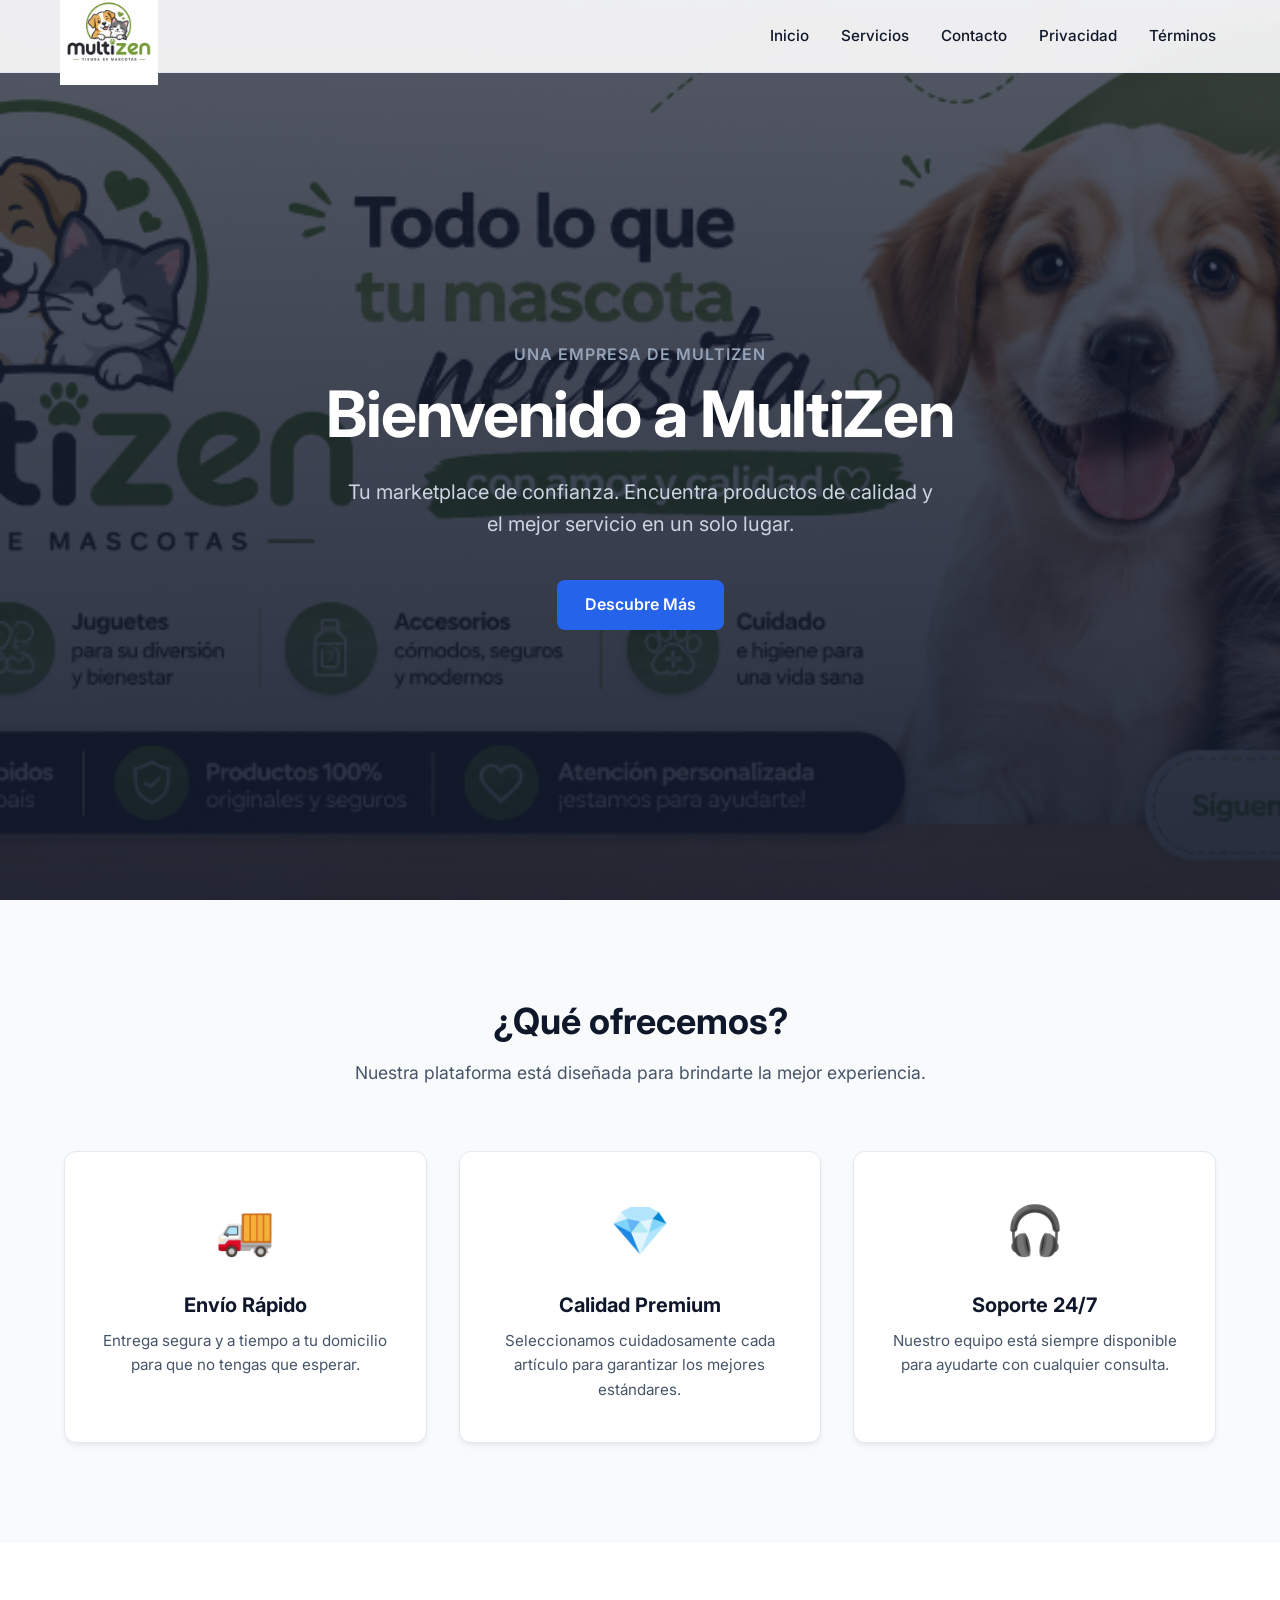
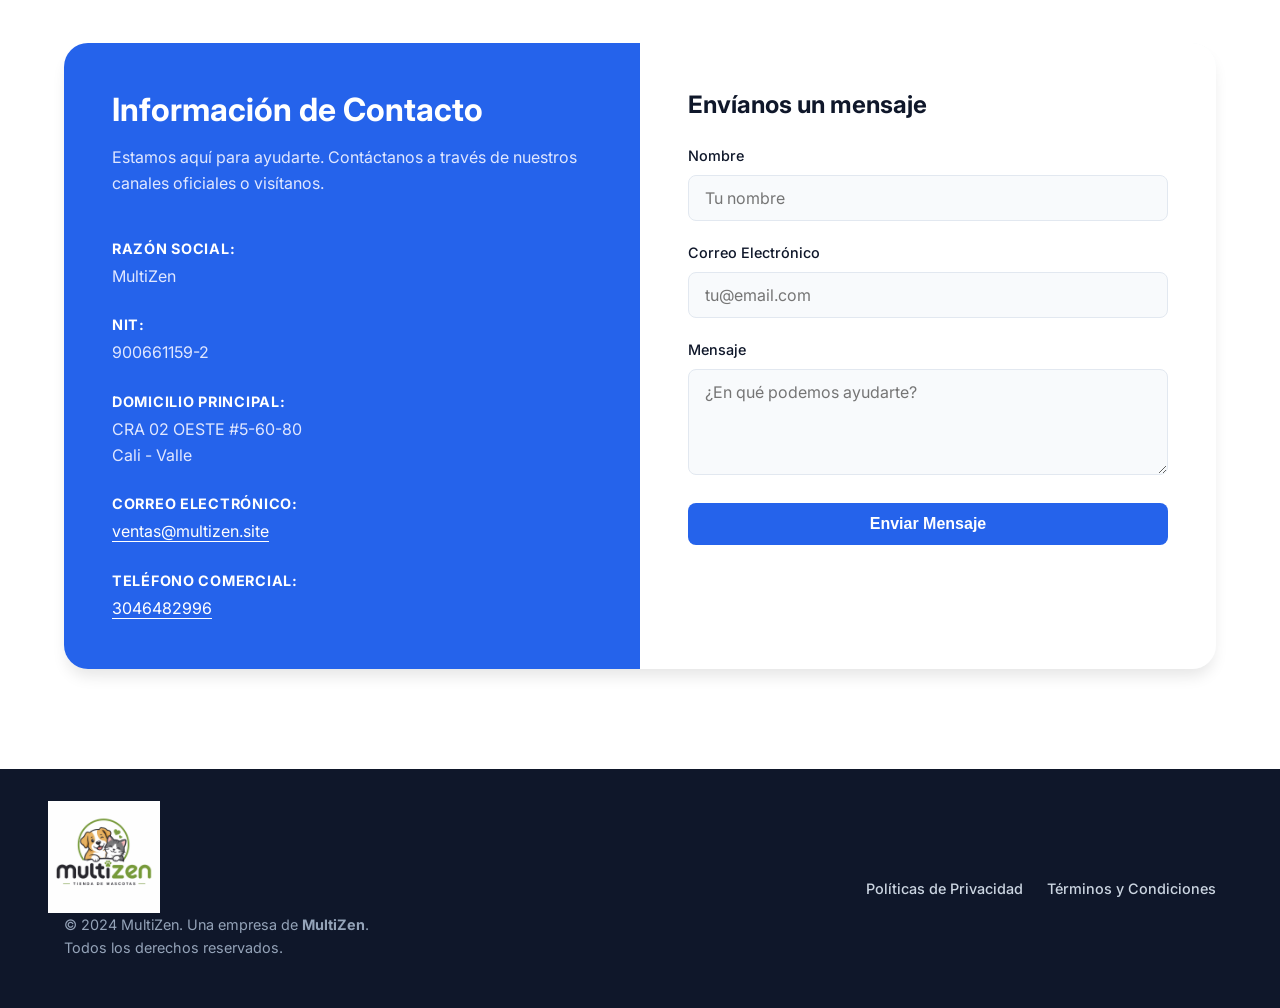
==== index.html @ 583cdcf8 "Add files via upload" ====
<!DOCTYPE html>
<html lang="es">
<head>
    <meta charset="UTF-8">
    <meta name="viewport" content="width=device-width, initial-scale=1.0">
    <title>MultiZen | Todo lo que necesitas</title>
    <meta name="description" content="Encuentra los mejores productos y servicios en MultiZen.">
    <link rel="preconnect" href="https://fonts.googleapis.com">
    <link rel="preconnect" href="https://fonts.gstatic.com" crossorigin>
    <link href="https://fonts.googleapis.com/css2?family=Inter:wght@300;400;600;700&display=swap" rel="stylesheet">
    <link rel="stylesheet" href="style.css">
</head>
<body>
    <!-- Navbar -->
    <header class="navbar">
        <div class="container nav-container">
            <div class="logo">
                <img src="FOTO PERFIL.jpg" alt="MultiZen Logo">
                
            </div>
            <nav class="nav-links">
                <a href="#inicio">Inicio</a>
                <a href="#servicios">Servicios</a>
                <a href="#contacto">Contacto</a>
                <a href="politicas-privacidad.html">Privacidad</a>
                <a href="terminos-condiciones.html">Términos</a>
            </nav>
            <button class="mobile-menu-btn" id="mobile-menu-btn" aria-label="Abrir menú">
                <svg width="24" height="24" viewBox="0 0 24 24" fill="none" stroke="currentColor" stroke-width="2" stroke-linecap="round" stroke-linejoin="round"><line x1="3" y1="12" x2="21" y2="12"></line><line x1="3" y1="6" x2="21" y2="6"></line><line x1="3" y1="18" x2="21" y2="18"></line></svg>
            </button>
        </div>
        <!-- Menú móvil -->
        <div class="mobile-nav" id="mobile-nav">
            <a href="#inicio" class="mobile-link">Inicio</a>
            <a href="#servicios" class="mobile-link">Servicios</a>
            <a href="#contacto" class="mobile-link">Contacto</a>
            <a href="politicas-privacidad.html" class="mobile-link">Privacidad</a>
            <a href="terminos-condiciones.html" class="mobile-link">Términos</a>
        </div>
    </header>

    <!-- Hero Section -->
    <section id="inicio" class="hero">
        <div class="hero-bg" style="background-image: url('PORTADA.png');"></div>
        <div class="hero-overlay"></div>
        <div class="container hero-content">
            <p style="font-size: 1rem; color: #94a3b8; margin-bottom: 8px; font-weight: 600; text-transform: uppercase; letter-spacing: 1px;">Una empresa de MultiZen</p>
            <h1>Bienvenido a MultiZen</h1>
            <p>Tu marketplace de confianza. Encuentra productos de calidad y el mejor servicio en un solo lugar.</p>
            <a href="#servicios" class="btn btn-primary">Descubre Más</a>
        </div>
    </section>

    <!-- Servicios (Inventado) -->
    <section id="servicios" class="services">
        <div class="container">
            <div class="section-title">
                <h2>¿Qué ofrecemos?</h2>
                <p>Nuestra plataforma está diseñada para brindarte la mejor experiencia.</p>
            </div>
            <div class="services-grid">
                <div class="service-card">
                    <div class="service-icon">🚚</div>
                    <h3>Envío Rápido</h3>
                    <p>Entrega segura y a tiempo a tu domicilio para que no tengas que esperar.</p>
                </div>
                <div class="service-card">
                    <div class="service-icon">💎</div>
                    <h3>Calidad Premium</h3>
                    <p>Seleccionamos cuidadosamente cada artículo para garantizar los mejores estándares.</p>
                </div>
                <div class="service-card">
                    <div class="service-icon">🎧</div>
                    <h3>Soporte 24/7</h3>
                    <p>Nuestro equipo está siempre disponible para ayudarte con cualquier consulta.</p>
                </div>
            </div>
        </div>
    </section>

    <!-- Contacto -->
    <section id="contacto" class="contact">
        <div class="container">
            <div class="contact-card">
                <div class="contact-info">
                    <h2>Información de Contacto</h2>
                    <p>Estamos aquí para ayudarte. Contáctanos a través de nuestros canales oficiales o visítanos.</p>
                    
                    <ul class="contact-list">
                        <li>
                            <strong>Razón Social:</strong> MultiZen
                        </li>
                        <li>
                            <strong>NIT:</strong> 900661159-2
                        </li>
                        <li>
                            <strong>Domicilio Principal:</strong> CRA 02 OESTE #5-60-80<br>Cali - Valle
                        </li>
                        <li>
                            <strong>Correo Electrónico:</strong> <a href="mailto:ventas@multizen.site">ventas@multizen.site</a>
                        </li>
                        <li>
                            <strong>Teléfono Comercial:</strong> <a href="tel:3046482996">3046482996</a>
                        </li>
                    </ul>
                </div>
                <div class="contact-form-container">
                    <h3>Envíanos un mensaje</h3>
                    <form class="contact-form" id="contact-form">
                        <div class="form-group">
                            <label for="name">Nombre</label>
                            <input type="text" id="name" placeholder="Tu nombre" required>
                        </div>
                        <div class="form-group">
                            <label for="email">Correo Electrónico</label>
                            <input type="email" id="email" placeholder="tu@email.com" required>
                        </div>
                        <div class="form-group">
                            <label for="message">Mensaje</label>
                            <textarea id="message" rows="4" placeholder="¿En qué podemos ayudarte?" required></textarea>
                        </div>
                        <button type="submit" class="btn btn-primary btn-block">Enviar Mensaje</button>
                    </form>
                </div>
            </div>
        </div>
    </section>

    <!-- Footer -->
    <footer class="footer">
        <div class="container footer-content">
            <div class="footer-brand">
                <img src="FOTO PERFIL.jpg" alt="MultiZen Logo" class="footer-logo">
                <p>&copy; 2024 MultiZen. Una empresa de <strong>MultiZen</strong>.<br>Todos los derechos reservados.</p>
            </div>
            <div class="footer-links">
                <a href="politicas-privacidad.html">Políticas de Privacidad</a>
                <a href="terminos-condiciones.html">Términos y Condiciones</a>
            </div>
        </div>
    </footer>

    <script src="script.js"></script>
</body>
</html>
---- style.css ----
/* Base Styles */
:root {
    --primary: #2563eb;
    --primary-hover: #1d4ed8;
    --bg-color: #f8fafc;
    --text-main: #0f172a;
    --text-muted: #475569;
    --card-bg: #ffffff;
    --border-color: #e2e8f0;
    --border-radius: 12px;
    --transition: all 0.3s cubic-bezier(0.4, 0, 0.2, 1);
}

* {
    margin: 0;
    padding: 0;
    box-sizing: border-box;
}

body {
    font-family: 'Inter', -apple-system, BlinkMacSystemFont, sans-serif;
    color: var(--text-main);
    background-color: var(--bg-color);
    line-height: 1.6;
    overflow-x: hidden;
}

h1, h2, h3, h4 {
    font-weight: 700;
    line-height: 1.2;
}

a {
    text-decoration: none;
    color: var(--primary);
    transition: var(--transition);
}

a:hover {
    color: var(--primary-hover);
}

ul {
    list-style: none;
}

.container {
    max-width: 1200px;
    margin: 0 auto;
    padding: 0 24px;
}

/* Buttons */
.btn {
    display: inline-flex;
    align-items: center;
    justify-content: center;
    padding: 12px 28px;
    border-radius: 8px;
    font-weight: 600;
    font-size: 1rem;
    cursor: pointer;
    transition: var(--transition);
    border: none;
    text-align: center;
}

.btn-primary {
    background-color: var(--primary);
    color: white;
}

.btn-primary:hover {
    background-color: var(--primary-hover);
    transform: translateY(-2px);
    box-shadow: 0 4px 12px rgba(37, 99, 235, 0.2);
    color: white;
}

.btn-block {
    width: 100%;
}

/* Navbar */
.navbar {
    position: fixed;
    top: 0;
    left: 0;
    right: 0;
    background-color: rgba(255, 255, 255, 0.9);
    backdrop-filter: blur(10px);
    border-bottom: 1px solid var(--border-color);
    z-index: 1000;
    transition: var(--transition);
}

.nav-container {
    display: flex;
    justify-content: space-between;
    align-items: center;
    height: 72px;
}

.logo {
    display: flex;
    align-items: center;
    gap: 12px;
    font-weight: 700;
    font-size: 1.25rem;
    color: var(--text-main);
}

.logo img {
    height: 70px;
    width: auto;
    object-fit: contain;
    transform: scale(1.4);
    margin-left: 10px;
}

.nav-links {
    display: none;
    gap: 32px;
}

.nav-links a {
    color: var(--text-main);
    font-weight: 500;
    font-size: 0.95rem;
}

.nav-links a:hover {
    color: var(--primary);
}

.mobile-menu-btn {
    display: block;
    background: none;
    border: none;
    color: var(--text-main);
    cursor: pointer;
    padding: 8px;
}

.mobile-nav {
    display: none;
    background-color: white;
    border-bottom: 1px solid var(--border-color);
    padding: 16px 24px;
}

.mobile-nav.active {
    display: flex;
    flex-direction: column;
    gap: 16px;
}

.mobile-link {
    color: var(--text-main);
    font-weight: 500;
    font-size: 1.1rem;
    padding: 8px 0;
}

@media (min-width: 768px) {
    .nav-links {
        display: flex;
    }
    .mobile-menu-btn {
        display: none;
    }
    .mobile-nav {
        display: none !important;
    }
}

/* Hero Section */
.hero {
    position: relative;
    height: 100vh;
    min-height: 600px;
    display: flex;
    align-items: center;
    justify-content: center;
    text-align: center;
    padding-top: 72px; /* navbar height */
}

.hero-bg {
    position: absolute;
    top: 0;
    left: 0;
    width: 100%;
    height: 100%;
    background-size: cover;
    background-position: center;
    z-index: -2;
}

.hero-overlay {
    position: absolute;
    top: 0;
    left: 0;
    width: 100%;
    height: 100%;
    background: linear-gradient(to bottom, rgba(15, 23, 42, 0.7), rgba(15, 23, 42, 0.9));
    z-index: -1;
}

.hero-content {
    color: white;
    max-width: 800px;
    padding: 0 24px;
    animation: fadeInUp 0.8s ease-out;
}

.hero-content h1 {
    font-size: clamp(2.5rem, 5vw, 4.5rem);
    margin-bottom: 24px;
    letter-spacing: -0.02em;
}

.hero-content p {
    font-size: clamp(1.1rem, 2vw, 1.25rem);
    color: #cbd5e1;
    margin-bottom: 40px;
    max-width: 600px;
    margin-left: auto;
    margin-right: auto;
}

@keyframes fadeInUp {
    from {
        opacity: 0;
        transform: translateY(20px);
    }
    to {
        opacity: 1;
        transform: translateY(0);
    }
}

/* Services */
.services {
    padding: 100px 0;
    background-color: var(--bg-color);
}

.section-title {
    text-align: center;
    margin-bottom: 64px;
}

.section-title h2 {
    font-size: 2.25rem;
    margin-bottom: 16px;
}

.section-title p {
    color: var(--text-muted);
    font-size: 1.1rem;
    max-width: 600px;
    margin: 0 auto;
}

.services-grid {
    display: grid;
    grid-template-columns: repeat(auto-fit, minmax(280px, 1fr));
    gap: 32px;
}

.service-card {
    background: var(--card-bg);
    padding: 40px 32px;
    border-radius: var(--border-radius);
    box-shadow: 0 4px 6px -1px rgba(0, 0, 0, 0.05), 0 2px 4px -1px rgba(0, 0, 0, 0.03);
    transition: var(--transition);
    border: 1px solid var(--border-color);
    text-align: center;
}

.service-card:hover {
    transform: translateY(-8px);
    box-shadow: 0 20px 25px -5px rgba(0, 0, 0, 0.1), 0 10px 10px -5px rgba(0, 0, 0, 0.04);
}

.service-icon {
    font-size: 3rem;
    margin-bottom: 24px;
}

.service-card h3 {
    font-size: 1.25rem;
    margin-bottom: 12px;
}

.service-card p {
    color: var(--text-muted);
    font-size: 0.95rem;
}

/* Contact */
.contact {
    padding: 100px 0;
    background-color: white;
}

.contact-card {
    background: var(--bg-color);
    border-radius: 24px;
    overflow: hidden;
    display: grid;
    grid-template-columns: 1fr;
    box-shadow: 0 10px 15px -3px rgba(0, 0, 0, 0.1);
}

@media (min-width: 992px) {
    .contact-card {
        grid-template-columns: 1fr 1fr;
    }
}

.contact-info {
    padding: 48px;
    background-color: var(--primary);
    color: white;
}

.contact-info h2 {
    font-size: 2rem;
    margin-bottom: 16px;
}

.contact-info > p {
    color: #e0e7ff;
    margin-bottom: 40px;
}

.contact-list {
    display: flex;
    flex-direction: column;
    gap: 24px;
}

.contact-list li {
    display: flex;
    flex-direction: column;
    gap: 4px;
    font-size: 1rem;
    color: #e0e7ff;
}

.contact-list li strong {
    color: white;
    font-size: 0.9rem;
    text-transform: uppercase;
    letter-spacing: 0.05em;
}

.contact-list a {
    color: white;
    text-decoration: underline;
    text-underline-offset: 4px;
}

.contact-list a:hover {
    color: #e0e7ff;
}

.contact-form-container {
    padding: 48px;
    background: white;
}

.contact-form-container h3 {
    font-size: 1.5rem;
    margin-bottom: 24px;
}

.form-group {
    margin-bottom: 20px;
}

.form-group label {
    display: block;
    margin-bottom: 8px;
    font-weight: 500;
    font-size: 0.9rem;
    color: var(--text-main);
}

.form-group input,
.form-group textarea {
    width: 100%;
    padding: 12px 16px;
    border: 1px solid var(--border-color);
    border-radius: 8px;
    font-family: inherit;
    font-size: 1rem;
    transition: var(--transition);
    background-color: var(--bg-color);
}

.form-group input:focus,
.form-group textarea:focus {
    outline: none;
    border-color: var(--primary);
    background-color: white;
    box-shadow: 0 0 0 3px rgba(37, 99, 235, 0.1);
}

/* Footer */
.footer {
    background-color: var(--text-main);
    color: white;
    padding: 48px 0;
}

.footer-content {
    display: flex;
    flex-direction: column;
    align-items: center;
    gap: 24px;
    text-align: center;
}

@media (min-width: 768px) {
    .footer-content {
        flex-direction: row;
        justify-content: space-between;
        text-align: left;
    }
}

.footer-brand {
    display: flex;
    flex-direction: column;
    align-items: center;
    gap: 16px;
}

@media (min-width: 768px) {
    .footer-brand {
        align-items: flex-start;
    }
}

.footer-logo {
    height: 80px;
    width: auto;
    object-fit: contain;
    transform: scale(1.4);
}

.footer-brand p {
    color: #94a3b8;
    font-size: 0.9rem;
}

.footer-links {
    display: flex;
    gap: 24px;
    flex-wrap: wrap;
    justify-content: center;
}

.footer-links a {
    color: #cbd5e1;
    font-size: 0.9rem;
    font-weight: 500;
}

.footer-links a:hover {
    color: white;
}

/* Modals */
.modal-overlay {
    position: fixed;
    top: 0;
    left: 0;
    right: 0;
    bottom: 0;
    background-color: rgba(15, 23, 42, 0.5);
    backdrop-filter: blur(4px);
    z-index: 2000;
    opacity: 0;
    visibility: hidden;
    transition: var(--transition);
}

.modal-overlay.active {
    opacity: 1;
    visibility: visible;
}

.modal {
    position: fixed;
    top: 50%;
    left: 50%;
    transform: translate(-50%, -48%) scale(0.96);
    background: white;
    width: 90%;
    max-width: 600px;
    max-height: 85vh;
    border-radius: var(--border-radius);
    z-index: 2001;
    opacity: 0;
    visibility: hidden;
    transition: var(--transition);
    display: flex;
    flex-direction: column;
    box-shadow: 0 25px 50px -12px rgba(0, 0, 0, 0.25);
}

.modal.active {
    transform: translate(-50%, -50%) scale(1);
    opacity: 1;
    visibility: visible;
}

.modal-header {
    padding: 24px;
    border-bottom: 1px solid var(--border-color);
    display: flex;
    justify-content: space-between;
    align-items: center;
}

.modal-header h2 {
    font-size: 1.5rem;
}

.close-modal {
    background: none;
    border: none;
    font-size: 1.5rem;
    color: var(--text-muted);
    cursor: pointer;
    padding: 4px;
    line-height: 1;
    transition: var(--transition);
}

.close-modal:hover {
    color: var(--text-main);
}

.modal-body {
    padding: 24px;
    overflow-y: auto;
}

.modal-body h3 {
    font-size: 1.1rem;
    margin: 20px 0 10px;
    color: var(--text-main);
}

.modal-body h3:first-child {
    margin-top: 0;
}

.modal-body p {
    color: var(--text-muted);
    margin-bottom: 16px;
}

/* Legal Pages */
.legal-content {
    padding: 120px 0 60px; /* espaciado superior extra por navbar fijo */
    min-height: calc(100vh - 200px); /* ocupa el alto excepto footer */
    background-color: var(--bg-color);
}

.legal-content h1 {
    font-size: 2.5rem;
    margin-bottom: 40px;
    text-align: center;
}

.legal-text {
    background: var(--card-bg);
    padding: 48px;
    border-radius: var(--border-radius);
    box-shadow: 0 4px 6px -1px rgba(0, 0, 0, 0.05);
    border: 1px solid var(--border-color);
    max-width: 800px;
    margin: 0 auto;
}

.legal-text h3 {
    font-size: 1.25rem;
    margin: 32px 0 16px;
    color: var(--text-main);
}

.legal-text h3:first-child {
    margin-top: 0;
}

.legal-text p {
    color: var(--text-muted);
    margin-bottom: 24px;
    line-height: 1.7;
}

.legal-text p:last-child {
    margin-bottom: 0;
}
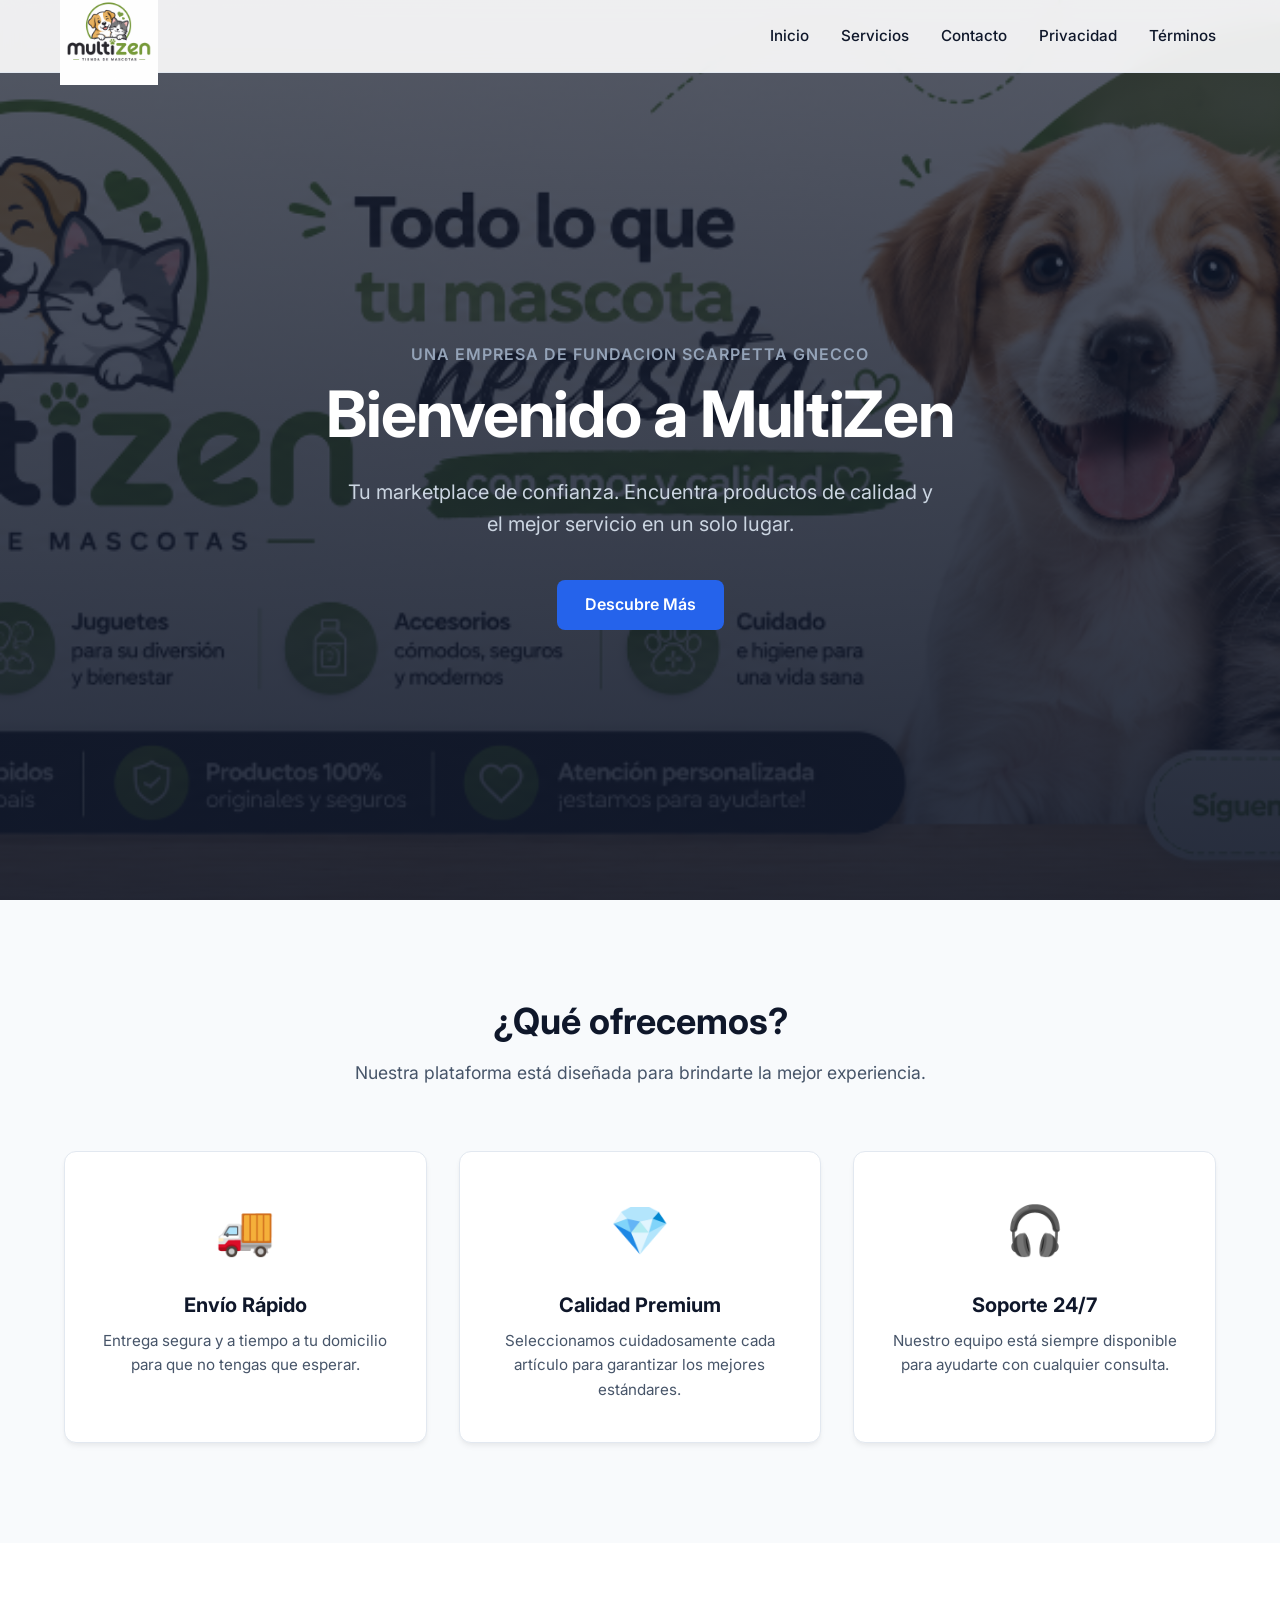
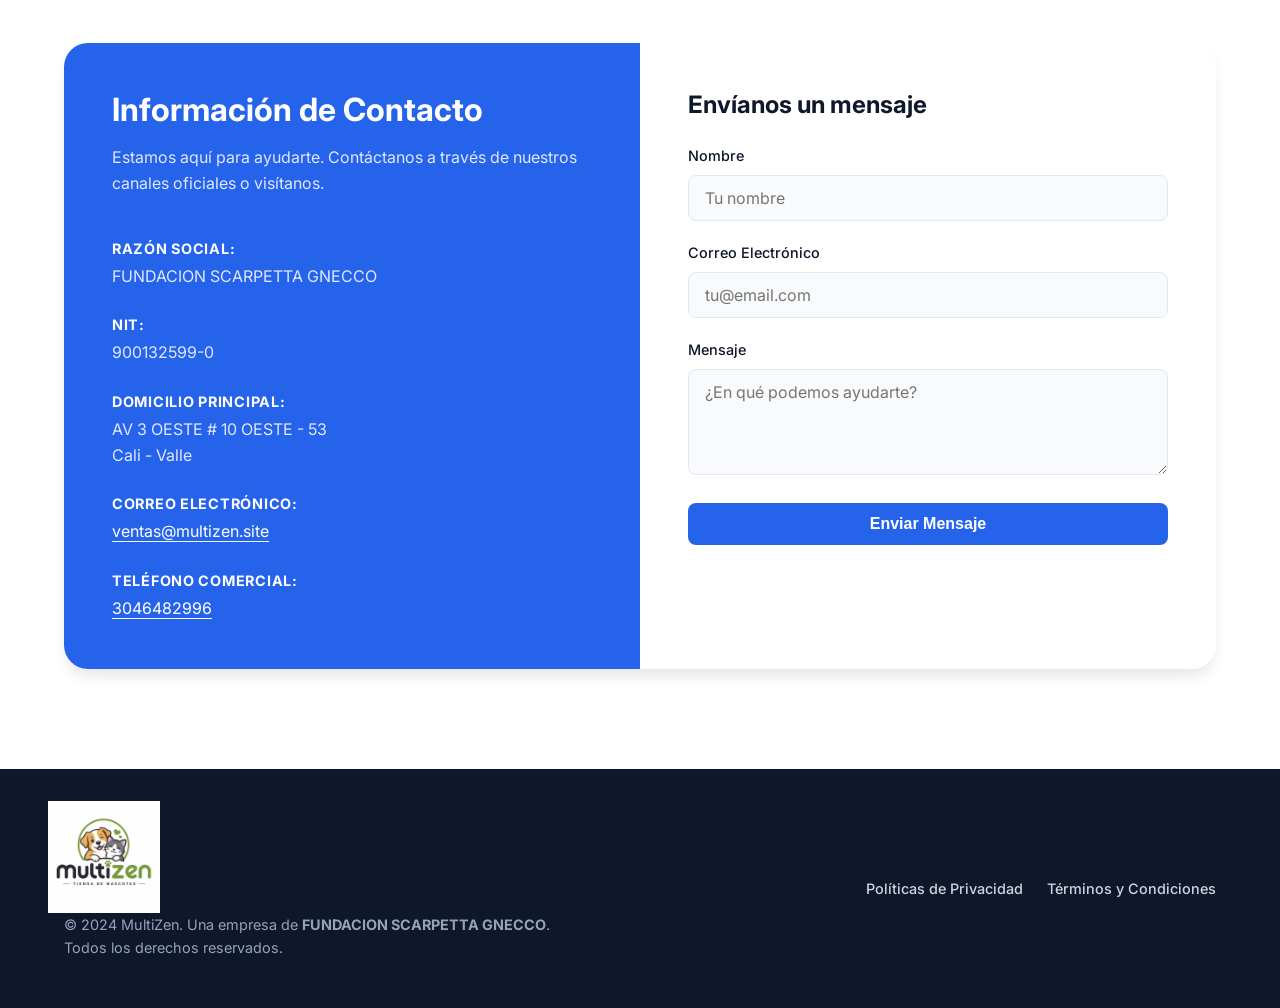
==== commit cb62d3c1: "Update index.html" ====
--- a/index.html
+++ b/index.html
@@ -9,6 +9,7 @@
     <link rel="preconnect" href="https://fonts.gstatic.com" crossorigin>
     <link href="https://fonts.googleapis.com/css2?family=Inter:wght@300;400;600;700&display=swap" rel="stylesheet">
     <link rel="stylesheet" href="style.css">
+    <meta name="facebook-domain-verification" content="e8qqub3guq0bamz6hth3hnl6gy21nf" />
 </head>
 <body>
     <!-- Navbar -->
@@ -44,7 +45,7 @@
         <div class="hero-bg" style="background-image: url('PORTADA.png');"></div>
         <div class="hero-overlay"></div>
         <div class="container hero-content">
-            <p style="font-size: 1rem; color: #94a3b8; margin-bottom: 8px; font-weight: 600; text-transform: uppercase; letter-spacing: 1px;">Una empresa de MultiZen</p>
+            <p style="font-size: 1rem; color: #94a3b8; margin-bottom: 8px; font-weight: 600; text-transform: uppercase; letter-spacing: 1px;">Una empresa de FUNDACION SCARPETTA GNECCO</p>
             <h1>Bienvenido a MultiZen</h1>
             <p>Tu marketplace de confianza. Encuentra productos de calidad y el mejor servicio en un solo lugar.</p>
             <a href="#servicios" class="btn btn-primary">Descubre Más</a>
@@ -88,13 +89,13 @@
                     
                     <ul class="contact-list">
                         <li>
-                            <strong>Razón Social:</strong> MultiZen
+                            <strong>Razón Social:</strong> FUNDACION SCARPETTA GNECCO
                         </li>
                         <li>
-                            <strong>NIT:</strong> 900661159-2
+                            <strong>NIT:</strong> 900132599-0
                         </li>
                         <li>
-                            <strong>Domicilio Principal:</strong> CRA 02 OESTE #5-60-80<br>Cali - Valle
+                            <strong>Domicilio Principal:</strong> AV 3 OESTE # 10 OESTE - 53<br>Cali - Valle
                         </li>
                         <li>
                             <strong>Correo Electrónico:</strong> <a href="mailto:ventas@multizen.site">ventas@multizen.site</a>
@@ -131,7 +132,7 @@
         <div class="container footer-content">
             <div class="footer-brand">
                 <img src="FOTO PERFIL.jpg" alt="MultiZen Logo" class="footer-logo">
-                <p>&copy; 2024 MultiZen. Una empresa de <strong>MultiZen</strong>.<br>Todos los derechos reservados.</p>
+                <p>&copy; 2024 MultiZen. Una empresa de <strong>FUNDACION SCARPETTA GNECCO</strong>.<br>Todos los derechos reservados.</p>
             </div>
             <div class="footer-links">
                 <a href="politicas-privacidad.html">Políticas de Privacidad</a>
